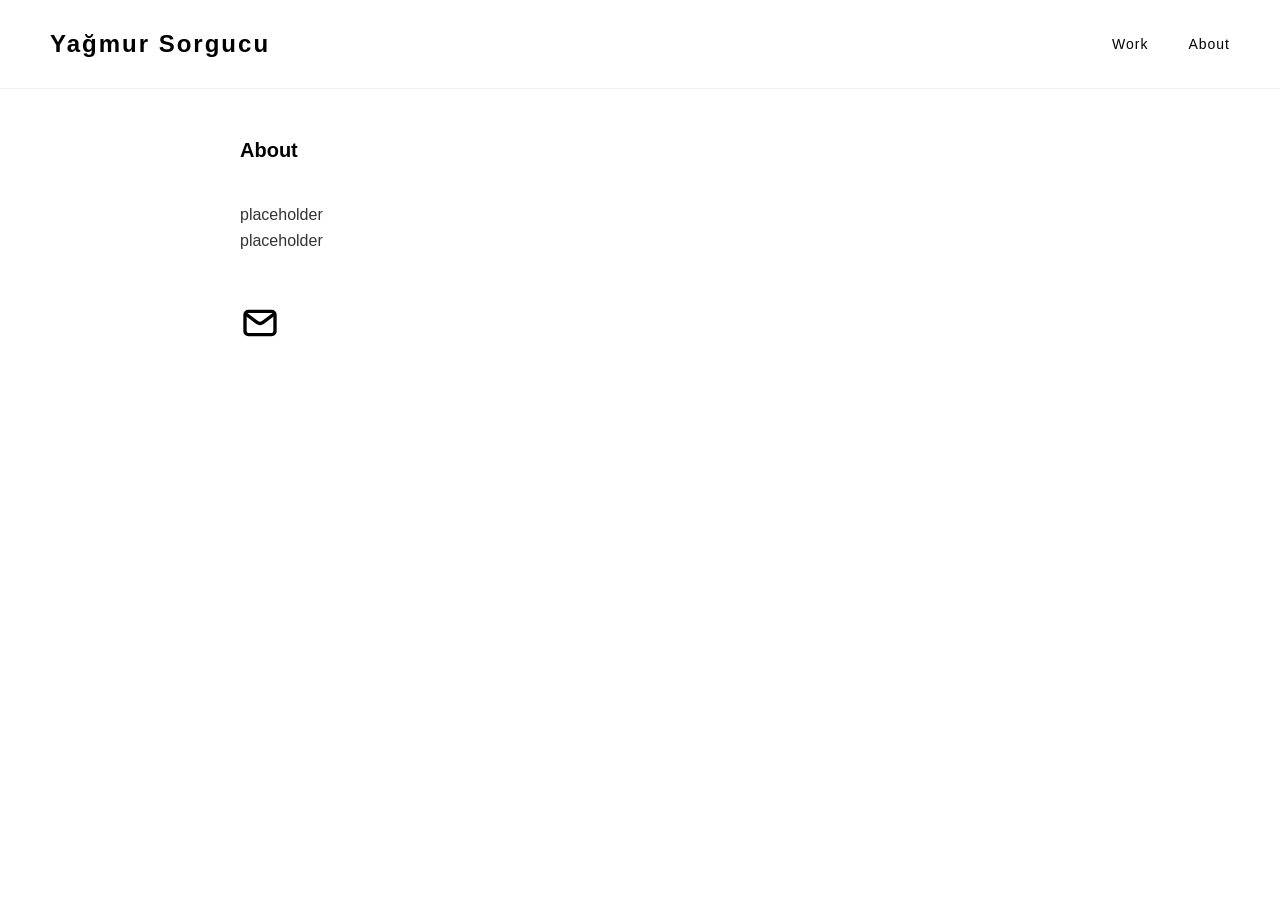
==== about.html @ 2765787a "nav" ====
<!DOCTYPE html>
<html lang="en">
<head>
    <meta charset="UTF-8">
    <meta name="viewport" content="width=device-width, initial-scale=1.0">
    <title>Yağmur Sorgucu</title>
    <link rel="stylesheet" href="styles.css">
</head>
<body>

    <header>
        <div class="logo">
            <a href="index.html">Yağmur Sorgucu</a>
        </div>
        <nav>
            <a href="work.html">Work</a>
            <a href="about.html">About</a>
        </nav>
    </header>

    <main>
        <div class="about-section">
            <h1>About</h1>

            <div class="about-description">
                <p>
                    placeholder
                </p>
                <p>
                    placeholder
                </p>
            </div>

            <div class="contact-info">
                <a href="mailto:yagmursorgucu@gmail.com" class="contact-link-icon">
                    <svg width="32" height="32" viewBox="0 0 24 24" fill="none" xmlns="http://www.w3.org/2000/svg">
                        <path d="M4 7.00005L10.2 11.65C11.2667 12.45 12.7333 12.45 13.8 11.65L20 7" stroke="#000000" stroke-width="2" stroke-linecap="round" stroke-linejoin="round"/>
                        <rect x="3" y="5" width="18" height="14" rx="2" stroke="#000000" stroke-width="2" stroke-linecap="round"/>
                    </svg>
                </a>

                <!--
                <a href="https://www.linkedin.com/in/yagmur-sorgucu/" target="_blank" rel="noopener noreferrer" class="contact-link-icon">
                    <svg width="32" height="32" version="1.1" id="Layer_1" xmlns="http://www.w3.org/2000/svg" xmlns:xlink="http://www.w3.org/1999/xlink" viewBox="0 0 382 382" xml:space="preserve" style="transform: scale(0.85);">
                        <path style="fill:#000000;" d="M347.445,0H34.555C15.471,0,0,15.471,0,34.555v312.889C0,366.529,15.471,382,34.555,382h312.889
                            C366.529,382,382,366.529,382,347.444V34.555C382,15.471,366.529,0,347.445,0z M118.207,329.844c0,5.554-4.502,10.056-10.056,10.056
                            H65.345c-5.554,0-10.056-4.502-10.056-10.056V150.403c0-5.554,4.502-10.056,10.056-10.056h42.806
                            c5.554,0,10.056,4.502,10.056,10.056V329.844z M86.748,123.432c-22.459,0-40.666-18.207-40.666-40.666S64.289,42.1,86.748,42.1
                            s40.666,18.207,40.666,40.666S109.208,123.432,86.748,123.432z M341.91,330.654c0,5.106-4.14,9.246-9.246,9.246H286.73
                            c-5.106,0-9.246-4.14-9.246-9.246v-84.168c0-12.556,3.683-55.021-32.813-55.021c-28.309,0-34.051,29.066-35.204,42.11v97.079
                            c0,5.106-4.139,9.246-9.246,9.246h-44.426c-5.106,0-9.246-4.14-9.246-9.246V149.593c0-5.106,4.14-9.246,9.246-9.246h44.426
                            c5.106,0,9.246,4.14,9.246,9.246v15.655c10.497-15.753,26.097-27.912,59.312-27.912c73.552,0,73.131,68.716,73.131,106.472
                            L341.91,330.654L341.91,330.654z"/>
                    </svg>
                </a>

                <a href="https://www.instagram.com/yaamur.sr/" target="_blank" rel="noopener noreferrer" class="contact-link-icon">
                    <svg width="32" height="32" viewBox="0 0 24 24" fill="none" xmlns="http://www.w3.org/2000/svg">
                        <path fill-rule="evenodd" clip-rule="evenodd" d="M12 18C15.3137 18 18 15.3137 18 12C18 8.68629 15.3137 6 12 6C8.68629 6 6 8.68629 6 12C6 15.3137 8.68629 18 12 18ZM12 16C14.2091 16 16 14.2091 16 12C16 9.79086 14.2091 8 12 8C9.79086 8 8 9.79086 8 12C8 14.2091 9.79086 16 12 16Z" fill="#0F0F0F"/>
                        <path d="M18 5C17.4477 5 17 5.44772 17 6C17 6.55228 17.4477 7 18 7C18.5523 7 19 6.55228 19 6C19 5.44772 18.5523 5 18 5Z" fill="#0F0F0F"/>
                        <path fill-rule="evenodd" clip-rule="evenodd" d="M1.65396 4.27606C1 5.55953 1 7.23969 1 10.6V13.4C1 16.7603 1 18.4405 1.65396 19.7239C2.2292 20.8529 3.14708 21.7708 4.27606 22.346C5.55953 23 7.23969 23 10.6 23H13.4C16.7603 23 18.4405 23 19.7239 22.346C20.8529 21.7708 21.7708 20.8529 22.346 19.7239C23 18.4405 23 16.7603 23 13.4V10.6C23 7.23969 23 5.55953 22.346 4.27606C21.7708 3.14708 20.8529 2.2292 19.7239 1.65396C18.4405 1 16.7603 1 13.4 1H10.6C7.23969 1 5.55953 1 4.27606 1.65396C3.14708 2.2292 2.2292 3.14708 1.65396 4.27606ZM13.4 3H10.6C8.88684 3 7.72225 3.00156 6.82208 3.0751C5.94524 3.14674 5.49684 3.27659 5.18404 3.43597C4.43139 3.81947 3.81947 4.43139 3.43597 5.18404C3.27659 5.49684 3.14674 5.94524 3.0751 6.82208C3.00156 7.72225 3 8.88684 3 10.6V13.4C3 15.1132 3.00156 16.2777 3.0751 17.1779C3.14674 18.0548 3.27659 18.5032 3.43597 18.816C3.81947 19.5686 4.43139 20.1805 5.18404 20.564C5.49684 20.7234 5.94524 20.8533 6.82208 20.9249C7.72225 20.9984 8.88684 21 10.6 21H13.4C15.1132 21 16.2777 20.9984 17.1779 20.9249C18.0548 20.8533 18.5032 20.7234 18.816 20.564C19.5686 20.1805 20.1805 19.5686 20.564 18.816C20.7234 18.5032 20.8533 18.0548 20.9249 17.1779C20.9984 16.2777 21 15.1132 21 13.4V10.6C21 8.88684 20.9984 7.72225 20.9249 6.82208C20.8533 5.94524 20.7234 5.49684 20.564 5.18404C20.1805 4.43139 19.5686 3.81947 18.816 3.43597C18.5032 3.27659 18.0548 3.14674 17.1779 3.0751C16.2777 3.00156 15.1132 3 13.4 3Z" fill="#0F0F0F"/>
                    </svg>
                </a>
                -->
            </div>
        </div>
    </main>

</body>
</html>
---- styles.css ----
* {
    margin: 0;
    padding: 0;
    box-sizing: border-box;
}

body {
    font-family: sans-serif;
    background: #ffffff;
    color: #000;
}

header {
    padding: 30px 50px;
    display: flex;
    justify-content: space-between;
    align-items: center;
    border-bottom: 1px solid #f0f0f0;
}

.logo {
    font-size: 24px;
    font-weight: 600;
    letter-spacing: 2px;
}

.logo a {
    color: #000;
    text-decoration: none;
    transition: opacity 0.2s;
}

.logo a:hover {
    opacity: 0.6;
}

nav {
    display: flex;
    gap: 40px;
}

nav a {
    color: #000;
    text-decoration: none;
    font-size: 14px;
    letter-spacing: 1px;
    transition: opacity 0.2s;
}

nav a:hover {
    opacity: 0.6;
}

main {
    padding: 50px;
}

main h1 {
    font-size: 20px;
    margin-bottom: 40px;
}

#workTitle {
    cursor: pointer;
    transition: opacity 0.2s;
}

#workTitle:hover {
    opacity: 0.6;
}

.about-section {
    margin: 0 auto;
    max-width: 800px;
}

.about-section h1 {
    margin-bottom: 40px;
}

.about-description {
    font-size: 16px;
    line-height: 1.6;
    color: #333;
    margin-bottom: 50px;
}

.contact-info {
    display: flex;
    gap: 25px;
    align-items: center;
}

.contact-link-icon {
    display: flex;
    align-items: center;
    justify-content: center;
    width: 40px;
    height: 40px;
    transition: opacity 0.2s;
}

.contact-link-icon:hover {
    opacity: 0.6;
}

.contact-link-icon svg {
    width: 100%;
    height: 100%;
}

.images-wrapper {
    display: flex;
    justify-content: center;
}

.masonry-three-columns {
    margin: 0 auto;
    max-width: 1800px;
}

.grid-item {
    width: calc(25% - 38px);
    margin-bottom: 50px;
    margin-right: 50px;
    float: left;
    box-sizing: border-box;
}

.grid-item:nth-child(4n) {
    margin-right: 0;
}

.grid-item img {
    display: block;
    width: 100%;
    height: auto;
    border-radius: 0;
}

@media (max-width: 1200px) {
    .grid-item {
        width: calc(33.33% - 33.33px);
        margin-right: 50px;
    }
    .grid-item:nth-child(4n) {
        margin-right: 50px;
    }
    .grid-item:nth-child(3n) {
        margin-right: 0;
    }

    .album-item {
        width: calc(33.33% - 33.33px);
        margin-right: 50px;
    }
    .album-item:nth-child(4n) {
        margin-right: 50px;
    }
    .album-item:nth-child(3n) {
        margin-right: 0;
    }
}

@media (max-width: 800px) {
    .grid-item {
        width: calc(50% - 25px);
        margin-right: 50px;
    }
    .grid-item:nth-child(3n) {
        margin-right: 50px;
    }
    .grid-item:nth-child(2n) {
        margin-right: 0;
    }

    .album-item {
        width: calc(50% - 25px);
    }
    .album-item:nth-child(3n) {
        margin-right: 50px;
    }
    .album-item:nth-child(2n) {
        margin-right: 0;
    }

    header {
        flex-direction: column;
        gap: 20px;
        text-align: center;
    }
}

.modal {
    display: none;
    position: fixed;
    top: 0;
    left: 0;
    width: 100%;
    height: 100%;
    background: rgba(0, 0, 0, 0.95);
    z-index: 1000;
    align-items: center;
    justify-content: center;
}

.modal.active {
    display: flex;
}

.modal-content {
    width: 90vw;
    height: 90vh;
    display: flex;
    align-items: center;
    justify-content: center;
    pointer-events: none;
}

.modal-content img {
    max-width: 100%;
    max-height: 100%;
    width: auto;
    height: auto;
    object-fit: contain;
    pointer-events: auto;
}

.modal-close {
    pointer-events: auto;
}

.modal-close {
    position: fixed;
    top: 30px;
    right: 40px;
    font-size: 36px;
    color: #fff;
    cursor: pointer;
    background: none;
    border: none;
    padding: 0;
    line-height: 1;
    transition: opacity 0.2s;
    z-index: 1001;
}

.modal-close:hover {
    opacity: 0.7;
}

.grid-item img {
    cursor: pointer;
    transition: opacity 0.2s;
}

.grid-item img:hover {
    opacity: 0.8;
}

.album-grid {
    margin: 0 auto;
    max-width: 1800px;
}

.album-item {
    width: calc(25% - 38px);
    margin-bottom: 50px;
    margin-right: 50px;
    float: left;
    box-sizing: border-box;
    cursor: pointer;
}

.album-item:nth-child(4n) {
    margin-right: 0;
}

.album-thumbnail {
    width: 100%;
    height: auto;
    display: block;
    margin-bottom: 15px;
    transition: opacity 0.2s;
}

.album-item:hover .album-thumbnail {
    opacity: 0.8;
}

.album-name {
    font-size: 16px;
    font-weight: 600;
    text-align: center;
    color: #000;
    letter-spacing: 0.5px;
    margin-top: 10px;
}

@media (max-width: 1200px) {
    .album-item {
        width: calc(33.33% - 33.33px);
        margin-right: 50px;
    }
    .album-item:nth-child(3n) {
        margin-right: 0;
    }
    .album-item:nth-child(4n) {
        margin-right: 50px;
    }
}

@media (max-width: 800px) {
    .album-item {
        width: calc(50% - 25px);
        margin-right: 50px;
    }
    .album-item:nth-child(2n) {
        margin-right: 0;
    }
    .album-item:nth-child(3n) {
        margin-right: 50px;
    }
}

@media (max-width: 500px) {
    .grid-item {
        width: 100%;
        margin-bottom: 50px;
        margin-right: 0;
    }

    .album-item {
        width: 100%;
        margin-right: 0;
    }

    header {
        padding: 20px;
    }

    nav {
        gap: 20px;
        font-size: 12px;
    }

    .modal-close {
        top: 20px;
        right: 20px;
        font-size: 28px;
    }
}
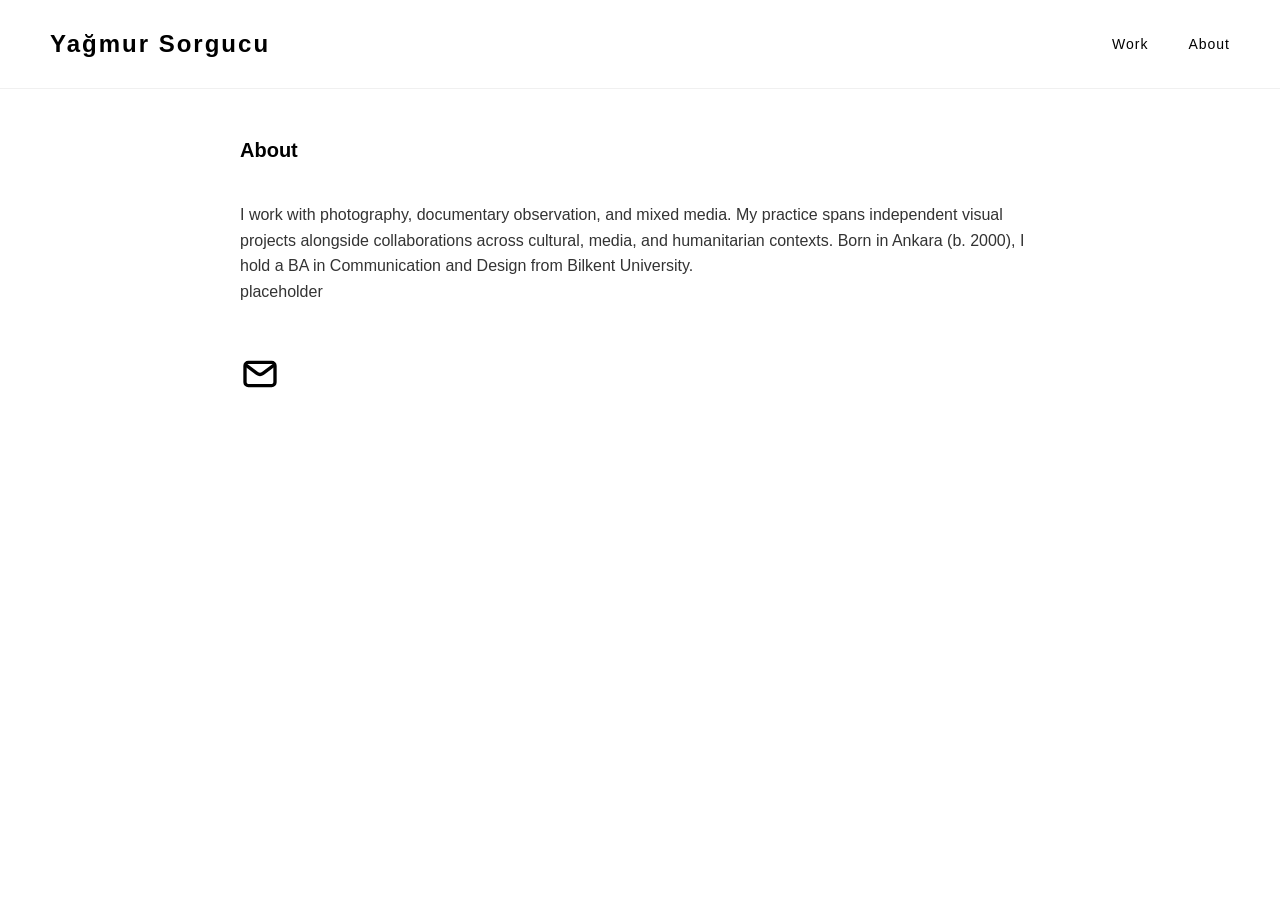
==== commit 9c35a988: "Update about.html" ====
--- a/about.html
+++ b/about.html
@@ -24,7 +24,7 @@
 
             <div class="about-description">
                 <p>
-                    placeholder
+                I work with photography, documentary observation, and mixed media. My practice spans independent visual projects alongside collaborations across cultural, media, and humanitarian contexts. Born in Ankara (b. 2000), I hold a BA in Communication and Design from Bilkent University.
                 </p>
                 <p>
                     placeholder
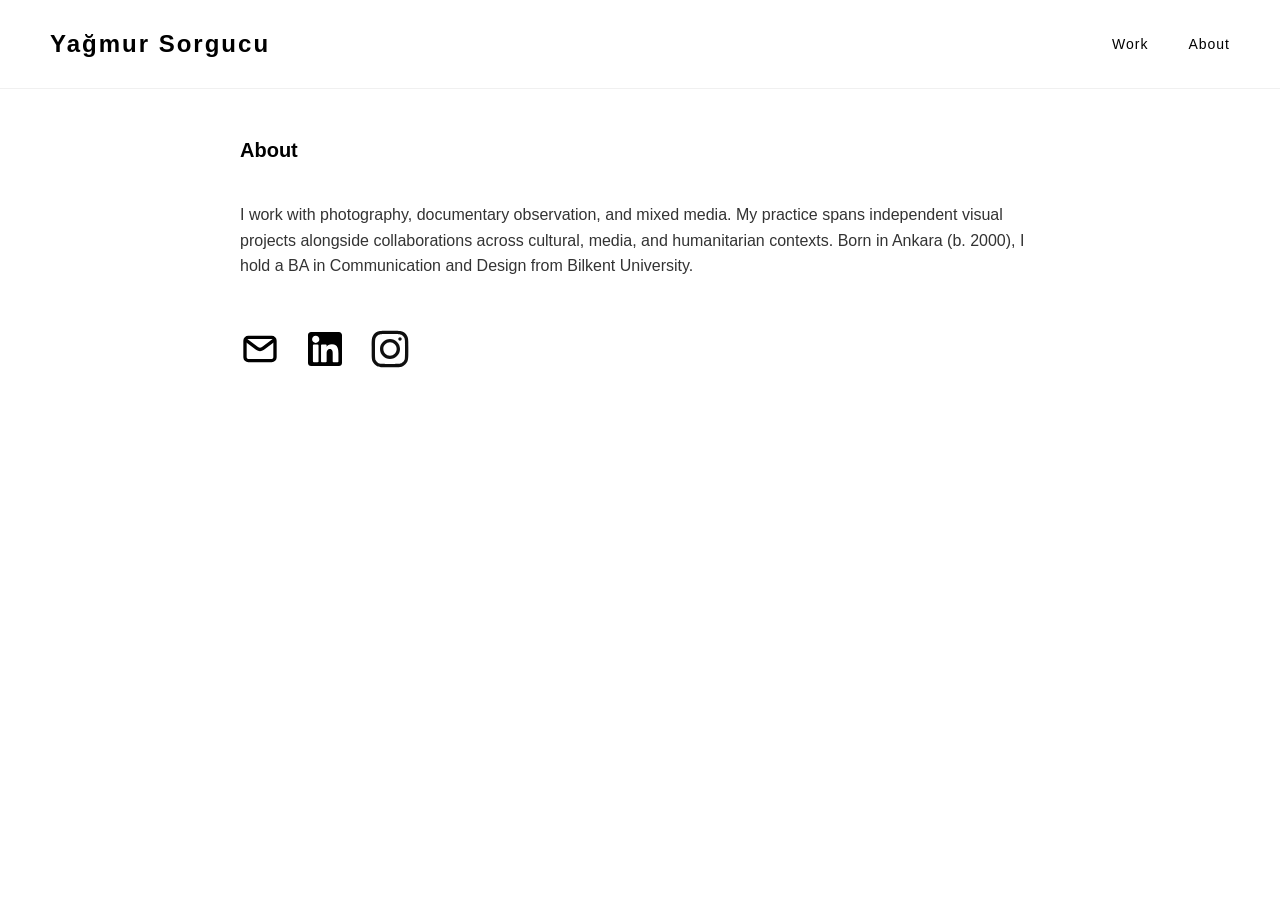
==== commit 03c0d176: "Update about.html" ====
--- a/about.html
+++ b/about.html
@@ -26,9 +26,7 @@
                 <p>
                 I work with photography, documentary observation, and mixed media. My practice spans independent visual projects alongside collaborations across cultural, media, and humanitarian contexts. Born in Ankara (b. 2000), I hold a BA in Communication and Design from Bilkent University.
                 </p>
-                <p>
-                    placeholder
-                </p>
+            
             </div>
 
             <div class="contact-info">
@@ -39,7 +37,7 @@
                     </svg>
                 </a>
 
-                <!--
+                
                 <a href="https://www.linkedin.com/in/yagmur-sorgucu/" target="_blank" rel="noopener noreferrer" class="contact-link-icon">
                     <svg width="32" height="32" version="1.1" id="Layer_1" xmlns="http://www.w3.org/2000/svg" xmlns:xlink="http://www.w3.org/1999/xlink" viewBox="0 0 382 382" xml:space="preserve" style="transform: scale(0.85);">
                         <path style="fill:#000000;" d="M347.445,0H34.555C15.471,0,0,15.471,0,34.555v312.889C0,366.529,15.471,382,34.555,382h312.889
@@ -61,7 +59,7 @@
                         <path fill-rule="evenodd" clip-rule="evenodd" d="M1.65396 4.27606C1 5.55953 1 7.23969 1 10.6V13.4C1 16.7603 1 18.4405 1.65396 19.7239C2.2292 20.8529 3.14708 21.7708 4.27606 22.346C5.55953 23 7.23969 23 10.6 23H13.4C16.7603 23 18.4405 23 19.7239 22.346C20.8529 21.7708 21.7708 20.8529 22.346 19.7239C23 18.4405 23 16.7603 23 13.4V10.6C23 7.23969 23 5.55953 22.346 4.27606C21.7708 3.14708 20.8529 2.2292 19.7239 1.65396C18.4405 1 16.7603 1 13.4 1H10.6C7.23969 1 5.55953 1 4.27606 1.65396C3.14708 2.2292 2.2292 3.14708 1.65396 4.27606ZM13.4 3H10.6C8.88684 3 7.72225 3.00156 6.82208 3.0751C5.94524 3.14674 5.49684 3.27659 5.18404 3.43597C4.43139 3.81947 3.81947 4.43139 3.43597 5.18404C3.27659 5.49684 3.14674 5.94524 3.0751 6.82208C3.00156 7.72225 3 8.88684 3 10.6V13.4C3 15.1132 3.00156 16.2777 3.0751 17.1779C3.14674 18.0548 3.27659 18.5032 3.43597 18.816C3.81947 19.5686 4.43139 20.1805 5.18404 20.564C5.49684 20.7234 5.94524 20.8533 6.82208 20.9249C7.72225 20.9984 8.88684 21 10.6 21H13.4C15.1132 21 16.2777 20.9984 17.1779 20.9249C18.0548 20.8533 18.5032 20.7234 18.816 20.564C19.5686 20.1805 20.1805 19.5686 20.564 18.816C20.7234 18.5032 20.8533 18.0548 20.9249 17.1779C20.9984 16.2777 21 15.1132 21 13.4V10.6C21 8.88684 20.9984 7.72225 20.9249 6.82208C20.8533 5.94524 20.7234 5.49684 20.564 5.18404C20.1805 4.43139 19.5686 3.81947 18.816 3.43597C18.5032 3.27659 18.0548 3.14674 17.1779 3.0751C16.2777 3.00156 15.1132 3 13.4 3Z" fill="#0F0F0F"/>
                     </svg>
                 </a>
-                -->
+                
             </div>
         </div>
     </main>
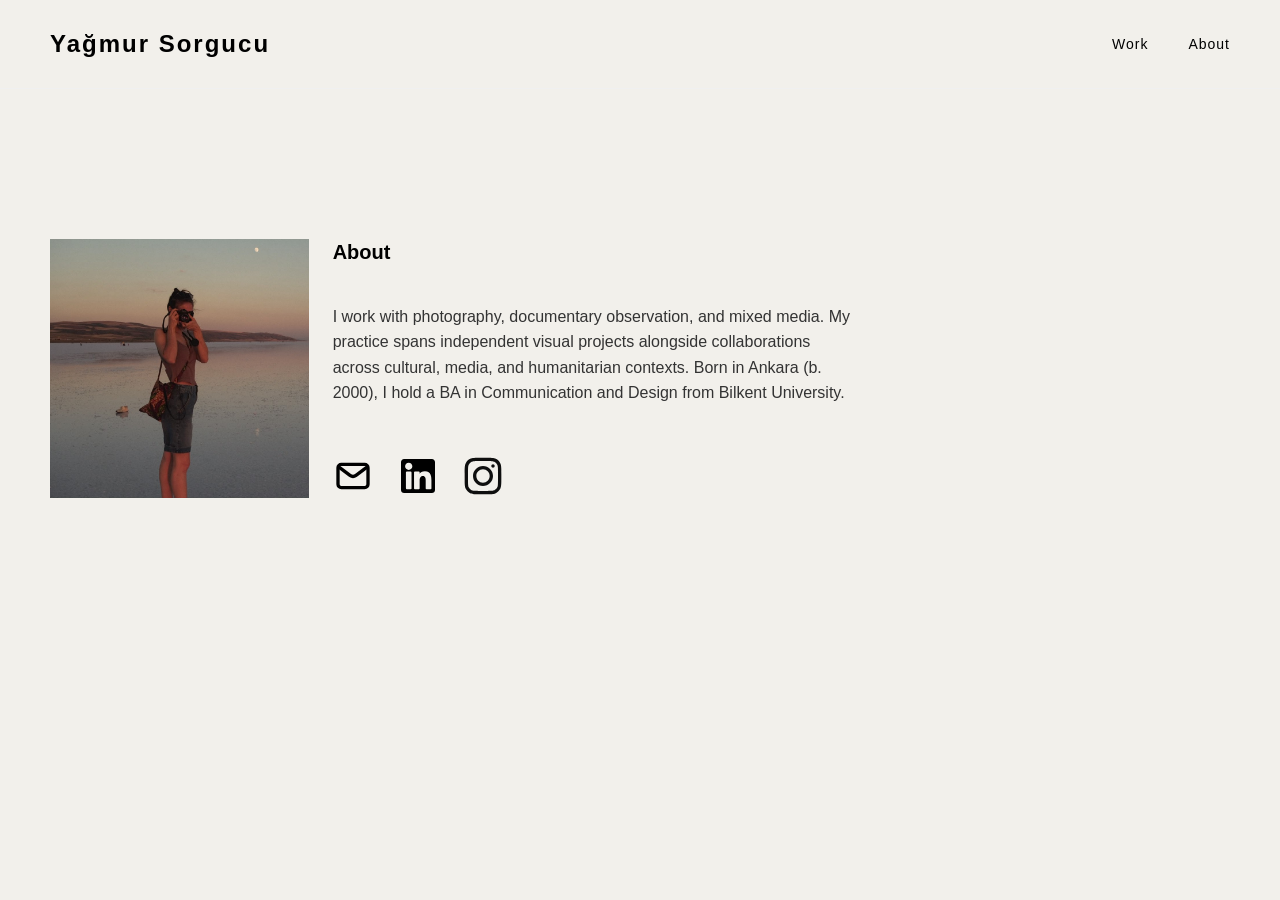
==== commit 24ae1631: "about img" ====
--- a/about.html
+++ b/about.html
@@ -1,11 +1,13 @@
 <!DOCTYPE html>
 <html lang="en">
+
 <head>
     <meta charset="UTF-8">
     <meta name="viewport" content="width=device-width, initial-scale=1.0">
     <title>Yağmur Sorgucu</title>
     <link rel="stylesheet" href="styles.css">
 </head>
+
 <body>
 
     <header>
@@ -20,49 +22,69 @@
 
     <main>
         <div class="about-section">
-            <h1>About</h1>
-
-            <div class="about-description">
-                <p>
-                I work with photography, documentary observation, and mixed media. My practice spans independent visual projects alongside collaborations across cultural, media, and humanitarian contexts. Born in Ankara (b. 2000), I hold a BA in Communication and Design from Bilkent University.
-                </p>
-            
+            <div class="left">
+                <img src="about.jpeg">
             </div>
 
-            <div class="contact-info">
-                <a href="mailto:yagmursorgucu@gmail.com" class="contact-link-icon">
-                    <svg width="32" height="32" viewBox="0 0 24 24" fill="none" xmlns="http://www.w3.org/2000/svg">
-                        <path d="M4 7.00005L10.2 11.65C11.2667 12.45 12.7333 12.45 13.8 11.65L20 7" stroke="#000000" stroke-width="2" stroke-linecap="round" stroke-linejoin="round"/>
-                        <rect x="3" y="5" width="18" height="14" rx="2" stroke="#000000" stroke-width="2" stroke-linecap="round"/>
-                    </svg>
-                </a>
+            <div class="right">
+                <h1>About</h1>
 
-                
-                <a href="https://www.linkedin.com/in/yagmur-sorgucu/" target="_blank" rel="noopener noreferrer" class="contact-link-icon">
-                    <svg width="32" height="32" version="1.1" id="Layer_1" xmlns="http://www.w3.org/2000/svg" xmlns:xlink="http://www.w3.org/1999/xlink" viewBox="0 0 382 382" xml:space="preserve" style="transform: scale(0.85);">
-                        <path style="fill:#000000;" d="M347.445,0H34.555C15.471,0,0,15.471,0,34.555v312.889C0,366.529,15.471,382,34.555,382h312.889
-                            C366.529,382,382,366.529,382,347.444V34.555C382,15.471,366.529,0,347.445,0z M118.207,329.844c0,5.554-4.502,10.056-10.056,10.056
-                            H65.345c-5.554,0-10.056-4.502-10.056-10.056V150.403c0-5.554,4.502-10.056,10.056-10.056h42.806
-                            c5.554,0,10.056,4.502,10.056,10.056V329.844z M86.748,123.432c-22.459,0-40.666-18.207-40.666-40.666S64.289,42.1,86.748,42.1
-                            s40.666,18.207,40.666,40.666S109.208,123.432,86.748,123.432z M341.91,330.654c0,5.106-4.14,9.246-9.246,9.246H286.73
-                            c-5.106,0-9.246-4.14-9.246-9.246v-84.168c0-12.556,3.683-55.021-32.813-55.021c-28.309,0-34.051,29.066-35.204,42.11v97.079
-                            c0,5.106-4.139,9.246-9.246,9.246h-44.426c-5.106,0-9.246-4.14-9.246-9.246V149.593c0-5.106,4.14-9.246,9.246-9.246h44.426
-                            c5.106,0,9.246,4.14,9.246,9.246v15.655c10.497-15.753,26.097-27.912,59.312-27.912c73.552,0,73.131,68.716,73.131,106.472
-                            L341.91,330.654L341.91,330.654z"/>
-                    </svg>
-                </a>
+                <div class="about-description">
+                    <p>
+                        I work with photography, documentary observation, and mixed media. My practice spans independent
+                        visual projects alongside collaborations across cultural, media, and humanitarian contexts. Born
+                        in Ankara (b. 2000), I hold a BA in Communication and Design from Bilkent University.
+                    </p>
+                </div>
 
-                <a href="https://www.instagram.com/yaamur.sr/" target="_blank" rel="noopener noreferrer" class="contact-link-icon">
-                    <svg width="32" height="32" viewBox="0 0 24 24" fill="none" xmlns="http://www.w3.org/2000/svg">
-                        <path fill-rule="evenodd" clip-rule="evenodd" d="M12 18C15.3137 18 18 15.3137 18 12C18 8.68629 15.3137 6 12 6C8.68629 6 6 8.68629 6 12C6 15.3137 8.68629 18 12 18ZM12 16C14.2091 16 16 14.2091 16 12C16 9.79086 14.2091 8 12 8C9.79086 8 8 9.79086 8 12C8 14.2091 9.79086 16 12 16Z" fill="#0F0F0F"/>
-                        <path d="M18 5C17.4477 5 17 5.44772 17 6C17 6.55228 17.4477 7 18 7C18.5523 7 19 6.55228 19 6C19 5.44772 18.5523 5 18 5Z" fill="#0F0F0F"/>
-                        <path fill-rule="evenodd" clip-rule="evenodd" d="M1.65396 4.27606C1 5.55953 1 7.23969 1 10.6V13.4C1 16.7603 1 18.4405 1.65396 19.7239C2.2292 20.8529 3.14708 21.7708 4.27606 22.346C5.55953 23 7.23969 23 10.6 23H13.4C16.7603 23 18.4405 23 19.7239 22.346C20.8529 21.7708 21.7708 20.8529 22.346 19.7239C23 18.4405 23 16.7603 23 13.4V10.6C23 7.23969 23 5.55953 22.346 4.27606C21.7708 3.14708 20.8529 2.2292 19.7239 1.65396C18.4405 1 16.7603 1 13.4 1H10.6C7.23969 1 5.55953 1 4.27606 1.65396C3.14708 2.2292 2.2292 3.14708 1.65396 4.27606ZM13.4 3H10.6C8.88684 3 7.72225 3.00156 6.82208 3.0751C5.94524 3.14674 5.49684 3.27659 5.18404 3.43597C4.43139 3.81947 3.81947 4.43139 3.43597 5.18404C3.27659 5.49684 3.14674 5.94524 3.0751 6.82208C3.00156 7.72225 3 8.88684 3 10.6V13.4C3 15.1132 3.00156 16.2777 3.0751 17.1779C3.14674 18.0548 3.27659 18.5032 3.43597 18.816C3.81947 19.5686 4.43139 20.1805 5.18404 20.564C5.49684 20.7234 5.94524 20.8533 6.82208 20.9249C7.72225 20.9984 8.88684 21 10.6 21H13.4C15.1132 21 16.2777 20.9984 17.1779 20.9249C18.0548 20.8533 18.5032 20.7234 18.816 20.564C19.5686 20.1805 20.1805 19.5686 20.564 18.816C20.7234 18.5032 20.8533 18.0548 20.9249 17.1779C20.9984 16.2777 21 15.1132 21 13.4V10.6C21 8.88684 20.9984 7.72225 20.9249 6.82208C20.8533 5.94524 20.7234 5.49684 20.564 5.18404C20.1805 4.43139 19.5686 3.81947 18.816 3.43597C18.5032 3.27659 18.0548 3.14674 17.1779 3.0751C16.2777 3.00156 15.1132 3 13.4 3Z" fill="#0F0F0F"/>
-                    </svg>
-                </a>
-                
+                <div class="contact-info">
+                    <a href="mailto:yagmursorgucu@gmail.com" class="contact-link-icon">
+                        <svg width="32" height="32" viewBox="0 0 24 24" fill="none" xmlns="http://www.w3.org/2000/svg">
+                            <path d="M4 7.00005L10.2 11.65C11.2667 12.45 12.7333 12.45 13.8 11.65L20 7" stroke="#000000"
+                                stroke-width="2" stroke-linecap="round" stroke-linejoin="round" />
+                            <rect x="3" y="5" width="18" height="14" rx="2" stroke="#000000" stroke-width="2"
+                                stroke-linecap="round" />
+                        </svg>
+                    </a>
+
+
+                    <a href="https://www.linkedin.com/in/yagmur-sorgucu/" target="_blank" rel="noopener noreferrer"
+                        class="contact-link-icon">
+                        <svg width="32" height="32" version="1.1" id="Layer_1" xmlns="http://www.w3.org/2000/svg"
+                            xmlns:xlink="http://www.w3.org/1999/xlink" viewBox="0 0 382 382" xml:space="preserve"
+                            style="transform: scale(0.85);">
+                            <path style="fill:#000000;" d="M347.445,0H34.555C15.471,0,0,15.471,0,34.555v312.889C0,366.529,15.471,382,34.555,382h312.889
+                                C366.529,382,382,366.529,382,347.444V34.555C382,15.471,366.529,0,347.445,0z M118.207,329.844c0,5.554-4.502,10.056-10.056,10.056
+                                H65.345c-5.554,0-10.056-4.502-10.056-10.056V150.403c0-5.554,4.502-10.056,10.056-10.056h42.806
+                                c5.554,0,10.056,4.502,10.056,10.056V329.844z M86.748,123.432c-22.459,0-40.666-18.207-40.666-40.666S64.289,42.1,86.748,42.1
+                                s40.666,18.207,40.666,40.666S109.208,123.432,86.748,123.432z M341.91,330.654c0,5.106-4.14,9.246-9.246,9.246H286.73
+                                c-5.106,0-9.246-4.14-9.246-9.246v-84.168c0-12.556,3.683-55.021-32.813-55.021c-28.309,0-34.051,29.066-35.204,42.11v97.079
+                                c0,5.106-4.139,9.246-9.246,9.246h-44.426c-5.106,0-9.246-4.14-9.246-9.246V149.593c0-5.106,4.14-9.246,9.246-9.246h44.426
+                                c5.106,0,9.246,4.14,9.246,9.246v15.655c10.497-15.753,26.097-27.912,59.312-27.912c73.552,0,73.131,68.716,73.131,106.472
+                                L341.91,330.654L341.91,330.654z" />
+                        </svg>
+                    </a>
+
+                    <a href="https://www.instagram.com/yaamur.sr/" target="_blank" rel="noopener noreferrer"
+                        class="contact-link-icon">
+                        <svg width="32" height="32" viewBox="0 0 24 24" fill="none" xmlns="http://www.w3.org/2000/svg">
+                            <path fill-rule="evenodd" clip-rule="evenodd"
+                                d="M12 18C15.3137 18 18 15.3137 18 12C18 8.68629 15.3137 6 12 6C8.68629 6 6 8.68629 6 12C6 15.3137 8.68629 18 12 18ZM12 16C14.2091 16 16 14.2091 16 12C16 9.79086 14.2091 8 12 8C9.79086 8 8 9.79086 8 12C8 14.2091 9.79086 16 12 16Z"
+                                fill="#0F0F0F" />
+                            <path
+                                d="M18 5C17.4477 5 17 5.44772 17 6C17 6.55228 17.4477 7 18 7C18.5523 7 19 6.55228 19 6C19 5.44772 18.5523 5 18 5Z"
+                                fill="#0F0F0F" />
+                            <path fill-rule="evenodd" clip-rule="evenodd"
+                                d="M1.65396 4.27606C1 5.55953 1 7.23969 1 10.6V13.4C1 16.7603 1 18.4405 1.65396 19.7239C2.2292 20.8529 3.14708 21.7708 4.27606 22.346C5.55953 23 7.23969 23 10.6 23H13.4C16.7603 23 18.4405 23 19.7239 22.346C20.8529 21.7708 21.7708 20.8529 22.346 19.7239C23 18.4405 23 16.7603 23 13.4V10.6C23 7.23969 23 5.55953 22.346 4.27606C21.7708 3.14708 20.8529 2.2292 19.7239 1.65396C18.4405 1 16.7603 1 13.4 1H10.6C7.23969 1 5.55953 1 4.27606 1.65396C3.14708 2.2292 2.2292 3.14708 1.65396 4.27606ZM13.4 3H10.6C8.88684 3 7.72225 3.00156 6.82208 3.0751C5.94524 3.14674 5.49684 3.27659 5.18404 3.43597C4.43139 3.81947 3.81947 4.43139 3.43597 5.18404C3.27659 5.49684 3.14674 5.94524 3.0751 6.82208C3.00156 7.72225 3 8.88684 3 10.6V13.4C3 15.1132 3.00156 16.2777 3.0751 17.1779C3.14674 18.0548 3.27659 18.5032 3.43597 18.816C3.81947 19.5686 4.43139 20.1805 5.18404 20.564C5.49684 20.7234 5.94524 20.8533 6.82208 20.9249C7.72225 20.9984 8.88684 21 10.6 21H13.4C15.1132 21 16.2777 20.9984 17.1779 20.9249C18.0548 20.8533 18.5032 20.7234 18.816 20.564C19.5686 20.1805 20.1805 19.5686 20.564 18.816C20.7234 18.5032 20.8533 18.0548 20.9249 17.1779C20.9984 16.2777 21 15.1132 21 13.4V10.6C21 8.88684 20.9984 7.72225 20.9249 6.82208C20.8533 5.94524 20.7234 5.49684 20.564 5.18404C20.1805 4.43139 19.5686 3.81947 18.816 3.43597C18.5032 3.27659 18.0548 3.14674 17.1779 3.0751C16.2777 3.00156 15.1132 3 13.4 3Z"
+                                fill="#0F0F0F" />
+                        </svg>
+                    </a>
+
+                </div>
             </div>
         </div>
     </main>
 
 </body>
+
 </html>
--- a/styles.css
+++ b/styles.css
@@ -6,7 +6,7 @@
 
 body {
     font-family: sans-serif;
-    background: #ffffff;
+    background: #f2f0eb;
     color: #000;
 }
 
@@ -70,12 +70,41 @@
 }
 
 .about-section {
-    margin: 0 auto;
+    display: flex;
+    align-items: center;
+    gap: 24px;
+    margin: 100px 0;
     max-width: 800px;
 }
 
 .about-section h1 {
     margin-bottom: 40px;
+}
+
+.about-section .left {
+    flex: 1;
+}
+
+.about-section .left img {
+    width: 100%;
+    height: auto;
+    display: block;
+}
+
+.about-section .right {
+    flex: 2;
+}
+
+@media (max-width: 800px) {
+    .about-section {
+        margin: 0 auto;
+        flex-direction: column;
+    }
+
+    .about-section .left,
+    .about-section .right {
+        width: 100%;
+    }
 }
 
 .about-description {
@@ -143,9 +172,11 @@
         width: calc(33.33% - 33.33px);
         margin-right: 50px;
     }
+
     .grid-item:nth-child(4n) {
         margin-right: 50px;
     }
+
     .grid-item:nth-child(3n) {
         margin-right: 0;
     }
@@ -154,9 +185,11 @@
         width: calc(33.33% - 33.33px);
         margin-right: 50px;
     }
+
     .album-item:nth-child(4n) {
         margin-right: 50px;
     }
+
     .album-item:nth-child(3n) {
         margin-right: 0;
     }
@@ -167,9 +200,11 @@
         width: calc(50% - 25px);
         margin-right: 50px;
     }
+
     .grid-item:nth-child(3n) {
         margin-right: 50px;
     }
+
     .grid-item:nth-child(2n) {
         margin-right: 0;
     }
@@ -177,9 +212,11 @@
     .album-item {
         width: calc(50% - 25px);
     }
+
     .album-item:nth-child(3n) {
         margin-right: 50px;
     }
+
     .album-item:nth-child(2n) {
         margin-right: 0;
     }
@@ -302,9 +339,11 @@
         width: calc(33.33% - 33.33px);
         margin-right: 50px;
     }
+
     .album-item:nth-child(3n) {
         margin-right: 0;
     }
+
     .album-item:nth-child(4n) {
         margin-right: 50px;
     }
@@ -315,9 +354,11 @@
         width: calc(50% - 25px);
         margin-right: 50px;
     }
+
     .album-item:nth-child(2n) {
         margin-right: 0;
     }
+
     .album-item:nth-child(3n) {
         margin-right: 50px;
     }
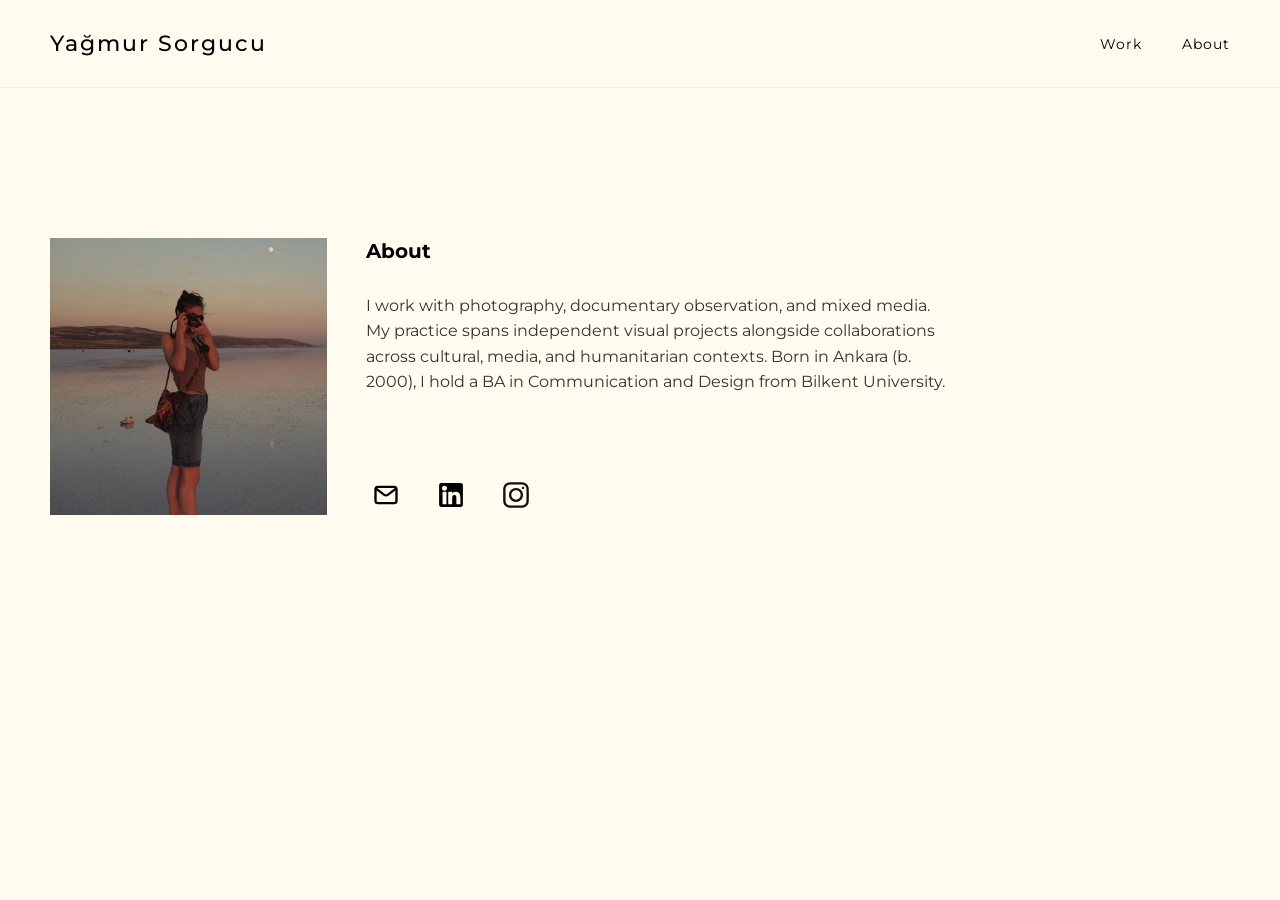
==== commit 22f8f39e: "so" ====
--- a/about.html
+++ b/about.html
@@ -5,6 +5,9 @@
     <meta charset="UTF-8">
     <meta name="viewport" content="width=device-width, initial-scale=1.0">
     <title>Yağmur Sorgucu</title>
+    <link rel="preconnect" href="https://fonts.googleapis.com">
+    <link rel="preconnect" href="https://fonts.gstatic.com" crossorigin>
+    <link href="https://fonts.googleapis.com/css2?family=Montserrat:wght@400;500;600;700&display=swap" rel="stylesheet">
     <link rel="stylesheet" href="styles.css">
 </head>
 
--- a/styles.css
+++ b/styles.css
@@ -5,8 +5,8 @@
 }
 
 body {
-    font-family: sans-serif;
-    background: #f2f0eb;
+    font-family: 'Montserrat', sans-serif;
+    background: #fffbef;
     color: #000;
 }
 
@@ -19,8 +19,8 @@
 }
 
 .logo {
-    font-size: 24px;
-    font-weight: 600;
+    font-size: 22px;
+    font-weight: 500;
     letter-spacing: 2px;
 }
 
@@ -74,11 +74,11 @@
     align-items: center;
     gap: 24px;
     margin: 100px 0;
-    max-width: 800px;
+    max-width: 900px;
 }
 
 .about-section h1 {
-    margin-bottom: 40px;
+    margin-bottom: 30px;
 }
 
 .about-section .left {
@@ -86,7 +86,7 @@
 }
 
 .about-section .left img {
-    width: 100%;
+    width: 95%;
     height: auto;
     display: block;
 }
@@ -111,7 +111,7 @@
     font-size: 16px;
     line-height: 1.6;
     color: #333;
-    margin-bottom: 50px;
+    margin-bottom: 80px;
 }
 
 .contact-info {
@@ -134,8 +134,8 @@
 }
 
 .contact-link-icon svg {
-    width: 100%;
-    height: 100%;
+    width: 70%;
+    height: 700%;
 }
 
 .images-wrapper {
@@ -326,8 +326,8 @@
 }
 
 .album-name {
-    font-size: 16px;
-    font-weight: 600;
+    font-size: 15px;
+    font-weight: 400;
     text-align: center;
     color: #000;
     letter-spacing: 0.5px;
@@ -390,4 +390,48 @@
         right: 20px;
         font-size: 28px;
     }
-}+}
+
+/* Homepage gallery: consistent Masonry columns */
+#grid {
+    width: 100%;
+    max-width: 1800px;
+    margin: 0 auto;
+}
+
+#grid .grid-item {
+    width: calc((100% - 150px) / 4);
+    margin: 0 0 50px 0;
+    float: left;
+    box-sizing: border-box;
+}
+
+#grid .grid-item img {
+    display: block;
+    width: 85%;
+    height: auto;
+    margin: 0 auto;
+    border-radius: 0;
+}
+
+/* 3 columns */
+@media (max-width: 1200px) {
+    #grid .grid-item {
+        width: calc((100% - 100px) / 3);
+    }
+}
+
+/* 2 columns */
+@media (max-width: 800px) {
+    #grid .grid-item {
+        width: calc((100% - 50px) / 2);
+    }
+}
+
+/* 1 column */
+@media (max-width: 500px) {
+    #grid .grid-item {
+        width: 100%;
+    }
+}
+ 
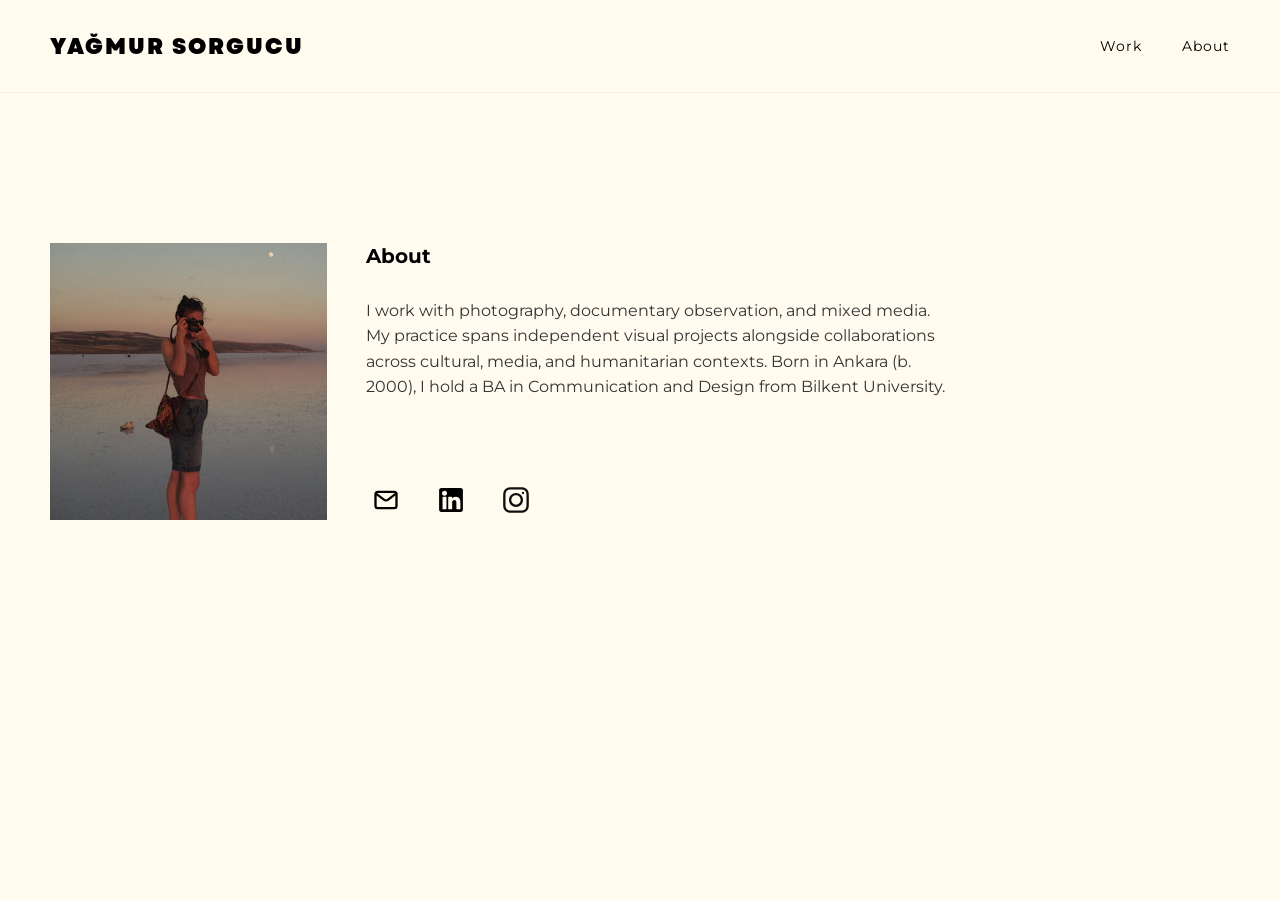
==== commit be29ca3d: "type" ====
--- a/about.html
+++ b/about.html
@@ -4,7 +4,7 @@
 <head>
     <meta charset="UTF-8">
     <meta name="viewport" content="width=device-width, initial-scale=1.0">
-    <title>Yağmur Sorgucu</title>
+    <title>YAĞMUR SORGUCU</title>
     <link rel="preconnect" href="https://fonts.googleapis.com">
     <link rel="preconnect" href="https://fonts.gstatic.com" crossorigin>
     <link href="https://fonts.googleapis.com/css2?family=Montserrat:wght@400;500;600;700&display=swap" rel="stylesheet">
@@ -15,7 +15,7 @@
 
     <header>
         <div class="logo">
-            <a href="index.html">Yağmur Sorgucu</a>
+            <a href="index.html">YAĞMUR SORGUCU</a>
         </div>
         <nav>
             <a href="work.html">Work</a>
--- a/styles.css
+++ b/styles.css
@@ -3,6 +3,13 @@
     padding: 0;
     box-sizing: border-box;
 }
+@font-face {
+font-family: 'Garet Heavy';
+src: url('./fonts/Garet-Heavy.woff2') format('woff');
+font-weight: normal;
+font-style: normal;
+font-display: swap;
+} 
 
 body {
     font-family: 'Montserrat', sans-serif;
@@ -10,6 +17,7 @@
     color: #000;
 }
 
+/* Header */
 header {
     padding: 30px 50px;
     display: flex;
@@ -19,9 +27,11 @@
 }
 
 .logo {
+    font-family: 'Garet Heavy', sans-serif;
     font-size: 22px;
-    font-weight: 500;
+    font-weight: normal;
     letter-spacing: 2px;
+    
 }
 
 .logo a {
@@ -51,6 +61,7 @@
     opacity: 0.6;
 }
 
+/* Main */
 main {
     padding: 50px;
 }
@@ -69,6 +80,103 @@
     opacity: 0.6;
 }
 
+/* Homepage gallery */
+#grid {
+    width: 100%;
+    max-width: 1800px;
+    margin-left: auto;
+    margin-right: auto;
+}
+
+#grid .grid-item {
+    width: calc((100% - 150px) / 4);
+    margin-bottom: 50px;
+    box-sizing: border-box;
+}
+
+#grid .grid-item img {
+    display: block;
+    width: 85%;
+    height: auto;
+    margin: 0 auto;
+    border-radius: 0;
+    cursor: pointer;
+    transition: opacity 0.2s;
+}
+
+#grid .grid-item img:hover {
+    opacity: 0.8;
+}
+
+/* Homepage: 3 columns */
+@media (max-width: 1200px) {
+    #grid .grid-item {
+        width: calc((100% - 100px) / 3);
+    }
+}
+
+/* Homepage: 2 columns */
+@media (max-width: 800px) {
+    #grid .grid-item {
+        width: calc((100% - 20px) / 2);
+        margin-bottom: 24px;
+    }
+
+    #grid .grid-item img {
+        width: 100%;
+    }
+}
+
+/* Homepage: keep 2 columns on mobile */
+@media (max-width: 500px) {
+    #grid .grid-item {
+        width: calc((100% - 12px) / 2);
+        margin-bottom: 20px;
+    }
+
+    #grid .grid-item img {
+        width: 100%;
+        margin: 0;
+    }
+}
+
+/* Other masonry galleries */
+.masonry-three-columns,
+.album-grid {
+    margin: 0 auto;
+    max-width: 1800px;
+}
+
+.grid-item,
+.album-item {
+    margin-bottom: 50px;
+    float: left;
+    box-sizing: border-box;
+}
+
+.grid-item {
+    width: calc(25% - 38px);
+    margin-right: 50px;
+}
+
+.grid-item:nth-child(4n) {
+    margin-right: 0;
+}
+
+.grid-item img {
+    display: block;
+    width: 100%;
+    height: auto;
+    border-radius: 0;
+    cursor: pointer;
+    transition: opacity 0.2s;
+}
+
+.grid-item img:hover {
+    opacity: 0.8;
+}
+
+/* About page */
 .about-section {
     display: flex;
     align-items: center;
@@ -86,25 +194,13 @@
 }
 
 .about-section .left img {
+    display: block;
     width: 95%;
     height: auto;
-    display: block;
 }
 
 .about-section .right {
     flex: 2;
-}
-
-@media (max-width: 800px) {
-    .about-section {
-        margin: 0 auto;
-        flex-direction: column;
-    }
-
-    .about-section .left,
-    .about-section .right {
-        width: 100%;
-    }
 }
 
 .about-description {
@@ -135,104 +231,46 @@
 
 .contact-link-icon svg {
     width: 70%;
-    height: 700%;
-}
-
-.images-wrapper {
-    display: flex;
-    justify-content: center;
-}
-
-.masonry-three-columns {
-    margin: 0 auto;
-    max-width: 1800px;
-}
-
-.grid-item {
+    height: 70%;
+}
+
+/* Albums */
+.album-item {
     width: calc(25% - 38px);
-    margin-bottom: 50px;
     margin-right: 50px;
-    float: left;
-    box-sizing: border-box;
-}
-
-.grid-item:nth-child(4n) {
+    cursor: pointer;
+}
+
+.album-item:nth-child(4n) {
     margin-right: 0;
 }
 
-.grid-item img {
+.album-thumbnail {
     display: block;
     width: 100%;
     height: auto;
-    border-radius: 0;
-}
-
-@media (max-width: 1200px) {
-    .grid-item {
-        width: calc(33.33% - 33.33px);
-        margin-right: 50px;
-    }
-
-    .grid-item:nth-child(4n) {
-        margin-right: 50px;
-    }
-
-    .grid-item:nth-child(3n) {
-        margin-right: 0;
-    }
-
-    .album-item {
-        width: calc(33.33% - 33.33px);
-        margin-right: 50px;
-    }
-
-    .album-item:nth-child(4n) {
-        margin-right: 50px;
-    }
-
-    .album-item:nth-child(3n) {
-        margin-right: 0;
-    }
-}
-
-@media (max-width: 800px) {
-    .grid-item {
-        width: calc(50% - 25px);
-        margin-right: 50px;
-    }
-
-    .grid-item:nth-child(3n) {
-        margin-right: 50px;
-    }
-
-    .grid-item:nth-child(2n) {
-        margin-right: 0;
-    }
-
-    .album-item {
-        width: calc(50% - 25px);
-    }
-
-    .album-item:nth-child(3n) {
-        margin-right: 50px;
-    }
-
-    .album-item:nth-child(2n) {
-        margin-right: 0;
-    }
-
-    header {
-        flex-direction: column;
-        gap: 20px;
-        text-align: center;
-    }
-}
-
+    margin-bottom: 15px;
+    transition: opacity 0.2s;
+}
+
+.album-item:hover .album-thumbnail {
+    opacity: 0.8;
+}
+
+.album-name {
+    margin-top: 10px;
+    font-size: 15px;
+    font-weight: 400;
+    text-align: center;
+    color: #000;
+    letter-spacing: 0.5px;
+}
+
+/* Modal */
 .modal {
     display: none;
     position: fixed;
-    top: 0;
-    left: 0;
+    inset: 0;
     width: 100%;
     height: 100%;
     background: rgba(0, 0, 0, 0.95);
@@ -264,125 +302,137 @@
 }
 
 .modal-close {
-    pointer-events: auto;
-}
-
-.modal-close {
     position: fixed;
     top: 30px;
     right: 40px;
+    z-index: 1001;
+    padding: 0;
+    border: none;
+    background: none;
+    color: #fff;
     font-size: 36px;
-    color: #fff;
+    line-height: 1;
     cursor: pointer;
-    background: none;
-    border: none;
-    padding: 0;
-    line-height: 1;
-    transition: opacity 0.2s;
-    z-index: 1001;
+    pointer-events: auto;
+    transition: opacity 0.2s;
 }
 
 .modal-close:hover {
     opacity: 0.7;
 }
 
-.grid-item img {
-    cursor: pointer;
-    transition: opacity 0.2s;
-}
-
-.grid-item img:hover {
-    opacity: 0.8;
-}
-
-.album-grid {
-    margin: 0 auto;
-    max-width: 1800px;
-}
-
-.album-item {
-    width: calc(25% - 38px);
-    margin-bottom: 50px;
-    margin-right: 50px;
-    float: left;
-    box-sizing: border-box;
-    cursor: pointer;
-}
-
-.album-item:nth-child(4n) {
-    margin-right: 0;
-}
-
-.album-thumbnail {
-    width: 100%;
-    height: auto;
-    display: block;
-    margin-bottom: 15px;
-    transition: opacity 0.2s;
-}
-
-.album-item:hover .album-thumbnail {
-    opacity: 0.8;
-}
-
-.album-name {
-    font-size: 15px;
-    font-weight: 400;
-    text-align: center;
-    color: #000;
-    letter-spacing: 0.5px;
-    margin-top: 10px;
-}
-
+/* Tablet */
 @media (max-width: 1200px) {
+    .grid-item,
     .album-item {
-        width: calc(33.33% - 33.33px);
+        width: calc((100% - 100px) / 3);
         margin-right: 50px;
     }
 
+    .grid-item:nth-child(4n),
+    .album-item:nth-child(4n) {
+        margin-right: 50px;
+    }
+
+    .grid-item:nth-child(3n),
     .album-item:nth-child(3n) {
         margin-right: 0;
     }
-
-    .album-item:nth-child(4n) {
+}
+
+/* Small screens */
+@media (max-width: 800px) {
+    header {
+    flex-direction: row;
+    justify-content: space-between;
+    align-items: center;
+    text-align: left;
+    padding: 20px;
+    gap: 12px;
+}
+
+.logo {
+    font-size: 16px;
+    letter-spacing: 1px;
+}
+
+nav {
+    gap: 16px;
+}
+
+    .about-section {
+        flex-direction: column;
+        margin: 0 auto;
+    }
+
+    .about-section .left,
+    .about-section .right {
+        width: 100%;
+    }
+
+    .grid-item,
+    .album-item {
+        width: calc((100% - 50px) / 2);
         margin-right: 50px;
     }
-}
-
-@media (max-width: 800px) {
-    .album-item {
-        width: calc(50% - 25px);
+
+    .grid-item:nth-child(3n),
+    .album-item:nth-child(3n) {
         margin-right: 50px;
     }
 
+    .grid-item:nth-child(2n),
     .album-item:nth-child(2n) {
         margin-right: 0;
     }
-
-    .album-item:nth-child(3n) {
-        margin-right: 50px;
-    }
-}
-
+}
+
+/* Mobile */
 @media (max-width: 500px) {
-    .grid-item {
-        width: 100%;
-        margin-bottom: 50px;
-        margin-right: 0;
-    }
-
-    .album-item {
-        width: 100%;
-        margin-right: 0;
-    }
-
     header {
         padding: 20px;
     }
 
     nav {
         gap: 20px;
-        font-size: 12px;
+    }
+
+    main {
+        padding: 20px 12px;
+    }
+
+    /* Homepage stays 2 columns */
+    #grid .grid-item {
+        width: calc((100% - 12px) / 2);
+        margin: 0 0 20px;
+    }
+
+    #grid .grid-item img {
+        width: 100%;
+        margin: 0;
+    }
+
+    /* Other galleries use 2 columns */
+    .masonry-three-columns:not(#grid) .grid-item,
+    .album-item {
+        width: calc((100% - 12px) / 2);
+        margin-right: 12px;
+        margin-bottom: 24px;
+    }
+
+    .masonry-three-columns:not(#grid) .grid-item:nth-child(2n),
+    .album-item:nth-child(2n) {
+        margin-right: 0;
+    }
+
+    .masonry-three-columns:not(#grid) .grid-item:nth-child(3n),
+    .album-item:nth-child(3n) {
+        margin-right: 12px;
+    }
+
+    .masonry-three-columns:not(#grid) .grid-item:nth-child(2n),
+    .album-item:nth-child(2n) {
+        margin-right: 0;
     }
 
     .modal-close {
@@ -392,46 +442,29 @@
     }
 }
 
-/* Homepage gallery: consistent Masonry columns */
-#grid {
-    width: 100%;
-    max-width: 1800px;
-    margin: 0 auto;
-}
-
+/* Homepage column layout */
 #grid .grid-item {
-    width: calc((100% - 150px) / 4);
-    margin: 0 0 50px 0;
-    float: left;
-    box-sizing: border-box;
-}
-
-#grid .grid-item img {
-    display: block;
-    width: 85%;
-    height: auto;
-    margin: 0 auto;
-    border-radius: 0;
-}
-
-/* 3 columns */
+width: calc((100% - 150px) / 4);
+margin-right: 0;
+margin-bottom: 50px;
+}
+
 @media (max-width: 1200px) {
-    #grid .grid-item {
-        width: calc((100% - 100px) / 3);
-    }
-}
-
-/* 2 columns */
+#grid .grid-item {
+width: calc((100% - 100px) / 3);
+}
+}
+
 @media (max-width: 800px) {
-    #grid .grid-item {
-        width: calc((100% - 50px) / 2);
-    }
-}
-
-/* 1 column */
+#grid .grid-item {
+width: calc((100% - 20px) / 2);
+margin-bottom: 24px;
+}
+}
+
 @media (max-width: 500px) {
-    #grid .grid-item {
-        width: 100%;
-    }
-}
- +#grid .grid-item {
+width: calc((100% - 12px) / 2);
+margin-bottom: 20px;
+}
+}
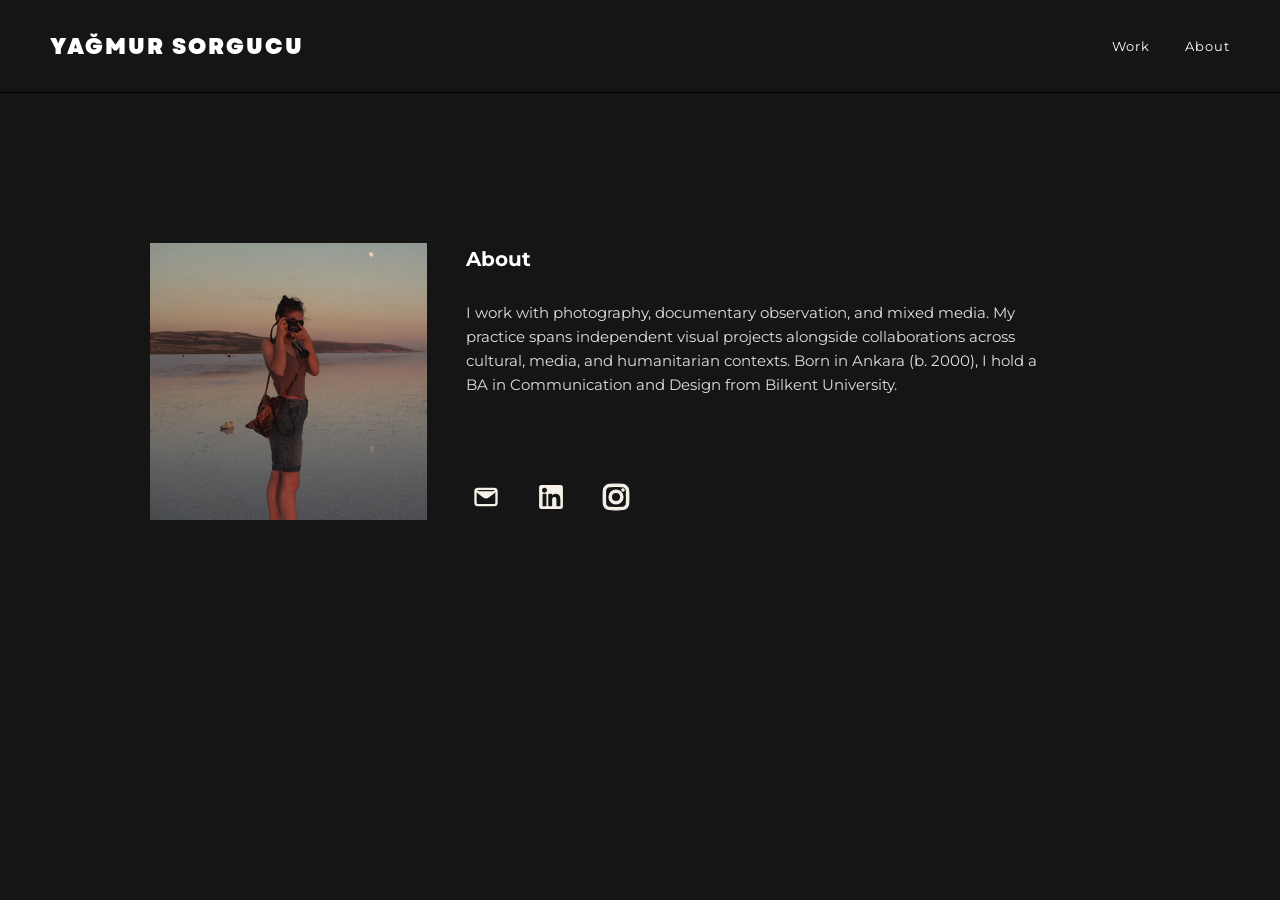
==== commit 42e61437: "hey" ====
--- a/about.html
+++ b/about.html
@@ -4,7 +4,7 @@
 <head>
     <meta charset="UTF-8">
     <meta name="viewport" content="width=device-width, initial-scale=1.0">
-    <title>YAĞMUR SORGUCU</title>
+    <title>Yağmur Sorgucu</title>
     <link rel="preconnect" href="https://fonts.googleapis.com">
     <link rel="preconnect" href="https://fonts.gstatic.com" crossorigin>
     <link href="https://fonts.googleapis.com/css2?family=Montserrat:wght@400;500;600;700&display=swap" rel="stylesheet">
@@ -45,7 +45,7 @@
                         <svg width="32" height="32" viewBox="0 0 24 24" fill="none" xmlns="http://www.w3.org/2000/svg">
                             <path d="M4 7.00005L10.2 11.65C11.2667 12.45 12.7333 12.45 13.8 11.65L20 7" stroke="#000000"
                                 stroke-width="2" stroke-linecap="round" stroke-linejoin="round" />
-                            <rect x="3" y="5" width="18" height="14" rx="2" stroke="#000000" stroke-width="2"
+                            <rect x="3" y="5" width="18" height="14" rx="2" stroke="#currentColor" stroke-width="2"
                                 stroke-linecap="round" />
                         </svg>
                     </a>
@@ -56,7 +56,7 @@
                         <svg width="32" height="32" version="1.1" id="Layer_1" xmlns="http://www.w3.org/2000/svg"
                             xmlns:xlink="http://www.w3.org/1999/xlink" viewBox="0 0 382 382" xml:space="preserve"
                             style="transform: scale(0.85);">
-                            <path style="fill:#000000;" d="M347.445,0H34.555C15.471,0,0,15.471,0,34.555v312.889C0,366.529,15.471,382,34.555,382h312.889
+                            <path style="fill:currentColor;" d="M347.445,0H34.555C15.471,0,0,15.471,0,34.555v312.889C0,366.529,15.471,382,34.555,382h312.889
                                 C366.529,382,382,366.529,382,347.444V34.555C382,15.471,366.529,0,347.445,0z M118.207,329.844c0,5.554-4.502,10.056-10.056,10.056
                                 H65.345c-5.554,0-10.056-4.502-10.056-10.056V150.403c0-5.554,4.502-10.056,10.056-10.056h42.806
                                 c5.554,0,10.056,4.502,10.056,10.056V329.844z M86.748,123.432c-22.459,0-40.666-18.207-40.666-40.666S64.289,42.1,86.748,42.1
--- a/styles.css
+++ b/styles.css
@@ -13,7 +13,7 @@
 
 body {
     font-family: 'Montserrat', sans-serif;
-    background: #fffbef;
+    background: #151515;
     color: #000;
 }
 
@@ -23,7 +23,7 @@
     display: flex;
     justify-content: space-between;
     align-items: center;
-    border-bottom: 1px solid #f0f0f0;
+    border-bottom: 1px solid #000000;
 }
 
 .logo {
@@ -35,7 +35,7 @@
 }
 
 .logo a {
-    color: #000;
+    color: #ffffff;
     text-decoration: none;
     transition: opacity 0.2s;
 }
@@ -46,13 +46,13 @@
 
 nav {
     display: flex;
-    gap: 40px;
+    gap: 35px;
 }
 
 nav a {
-    color: #000;
+    color: #ffffff;
     text-decoration: none;
-    font-size: 14px;
+    font-size: 13px;
     letter-spacing: 1px;
     transition: opacity 0.2s;
 }
@@ -74,6 +74,7 @@
 #workTitle {
     cursor: pointer;
     transition: opacity 0.2s;
+   
 }
 
 #workTitle:hover {
@@ -181,12 +182,13 @@
     display: flex;
     align-items: center;
     gap: 24px;
-    margin: 100px 0;
+    margin: 100px;
     max-width: 900px;
 }
 
 .about-section h1 {
     margin-bottom: 30px;
+    color: #ffff;
 }
 
 .about-section .left {
@@ -204,9 +206,9 @@
 }
 
 .about-description {
-    font-size: 16px;
+    font-size: 15px;
     line-height: 1.6;
-    color: #333;
+    color: #e8e8e8f6;
     margin-bottom: 80px;
 }
 
@@ -229,11 +231,22 @@
     opacity: 0.6;
 }
 
+.contact-link-icon {
+    color: #f5f1e8;
+}
+
 .contact-link-icon svg {
     width: 70%;
     height: 70%;
 }
 
+.contact-link-icon svg path,
+.contact-link-icon svg rect {
+    stroke: currentColor !important;
+}
+.contact-link-icon svg path {
+    fill: currentColor;
+}
 /* Albums */
 .album-item {
     width: calc(25% - 38px);
@@ -259,10 +272,10 @@
 
 .album-name {
     margin-top: 10px;
-    font-size: 15px;
+    font-size: 13px;
     font-weight: 400;
     text-align: center;
-    color: #000;
+    color: #ffffff;
     letter-spacing: 0.5px;
 }
 
@@ -467,4 +480,62 @@
 width: calc((100% - 12px) / 2);
 margin-bottom: 20px;
 }
-}+}
+
+/* Yalnızca Between Us albümü */
+#imagesGrid.between-us-grid {
+    width: 100%;
+    margin-left: auto;
+    margin-right: auto;
+}
+
+#imagesGrid.between-us-grid .grid-item {
+    width: calc((100% - 150px) / 4);
+    margin-right: 50px;
+    margin-bottom: 50px;
+}
+
+#imagesGrid.between-us-grid .grid-item:nth-child(4n) {
+    margin-right: 0;
+}
+
+#imagesGrid.between-us-grid .grid-item img {
+    display: block;
+    width: 100%;
+    height: auto;
+}
+
+/* Tablet: 3 sütun */
+@media (max-width: 1200px) {
+    #imagesGrid.between-us-grid .grid-item {
+        width: calc((100% - 100px) / 3);
+        margin-right: 50px;
+    }
+
+    #imagesGrid.between-us-grid .grid-item:nth-child(3n) {
+        margin-right: 0;
+    }
+}
+
+/* Mobil: 2 sütun */
+@media (max-width: 800px) {
+    #imagesGrid.between-us-grid .grid-item {
+        width: calc((100% - 20px) / 2);
+        margin-right: 20px;
+        margin-bottom: 24px;
+    }
+
+    #imagesGrid.between-us-grid .grid-item:nth-child(2n) {
+        margin-right: 0;
+    }
+}
+
+@media (max-width: 500px) {
+    #imagesGrid.between-us-grid .grid-item {
+        width: calc((100% - 12px) / 2);
+        margin-right: 12px;
+        margin-bottom: 24px;
+    }
+}
+
+
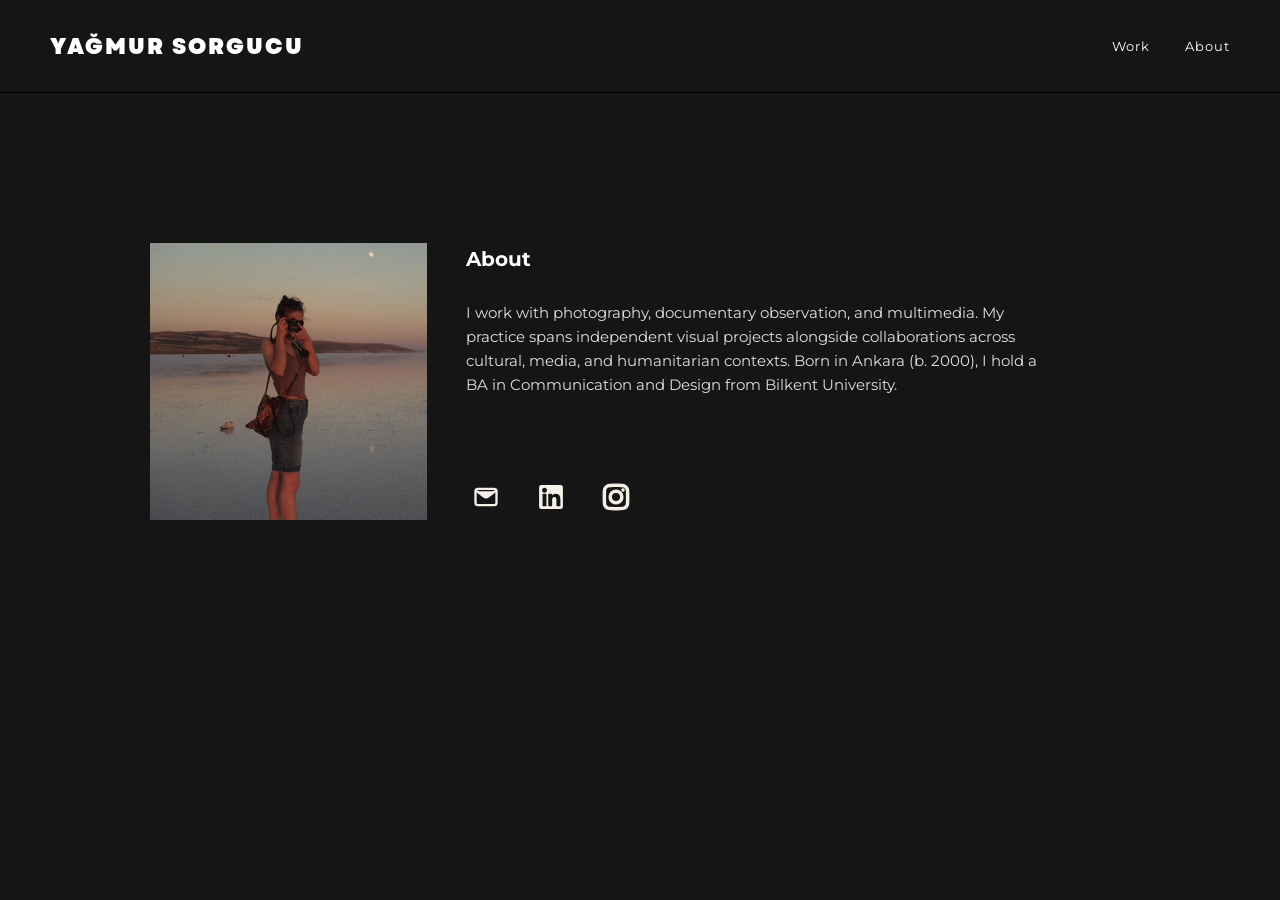
==== commit a350434d: "about- order" ====
--- a/about.html
+++ b/about.html
@@ -34,7 +34,7 @@
 
                 <div class="about-description">
                     <p>
-                        I work with photography, documentary observation, and mixed media. My practice spans independent
+                        I work with photography, documentary observation, and multimedia. My practice spans independent
                         visual projects alongside collaborations across cultural, media, and humanitarian contexts. Born
                         in Ankara (b. 2000), I hold a BA in Communication and Design from Bilkent University.
                     </p>
